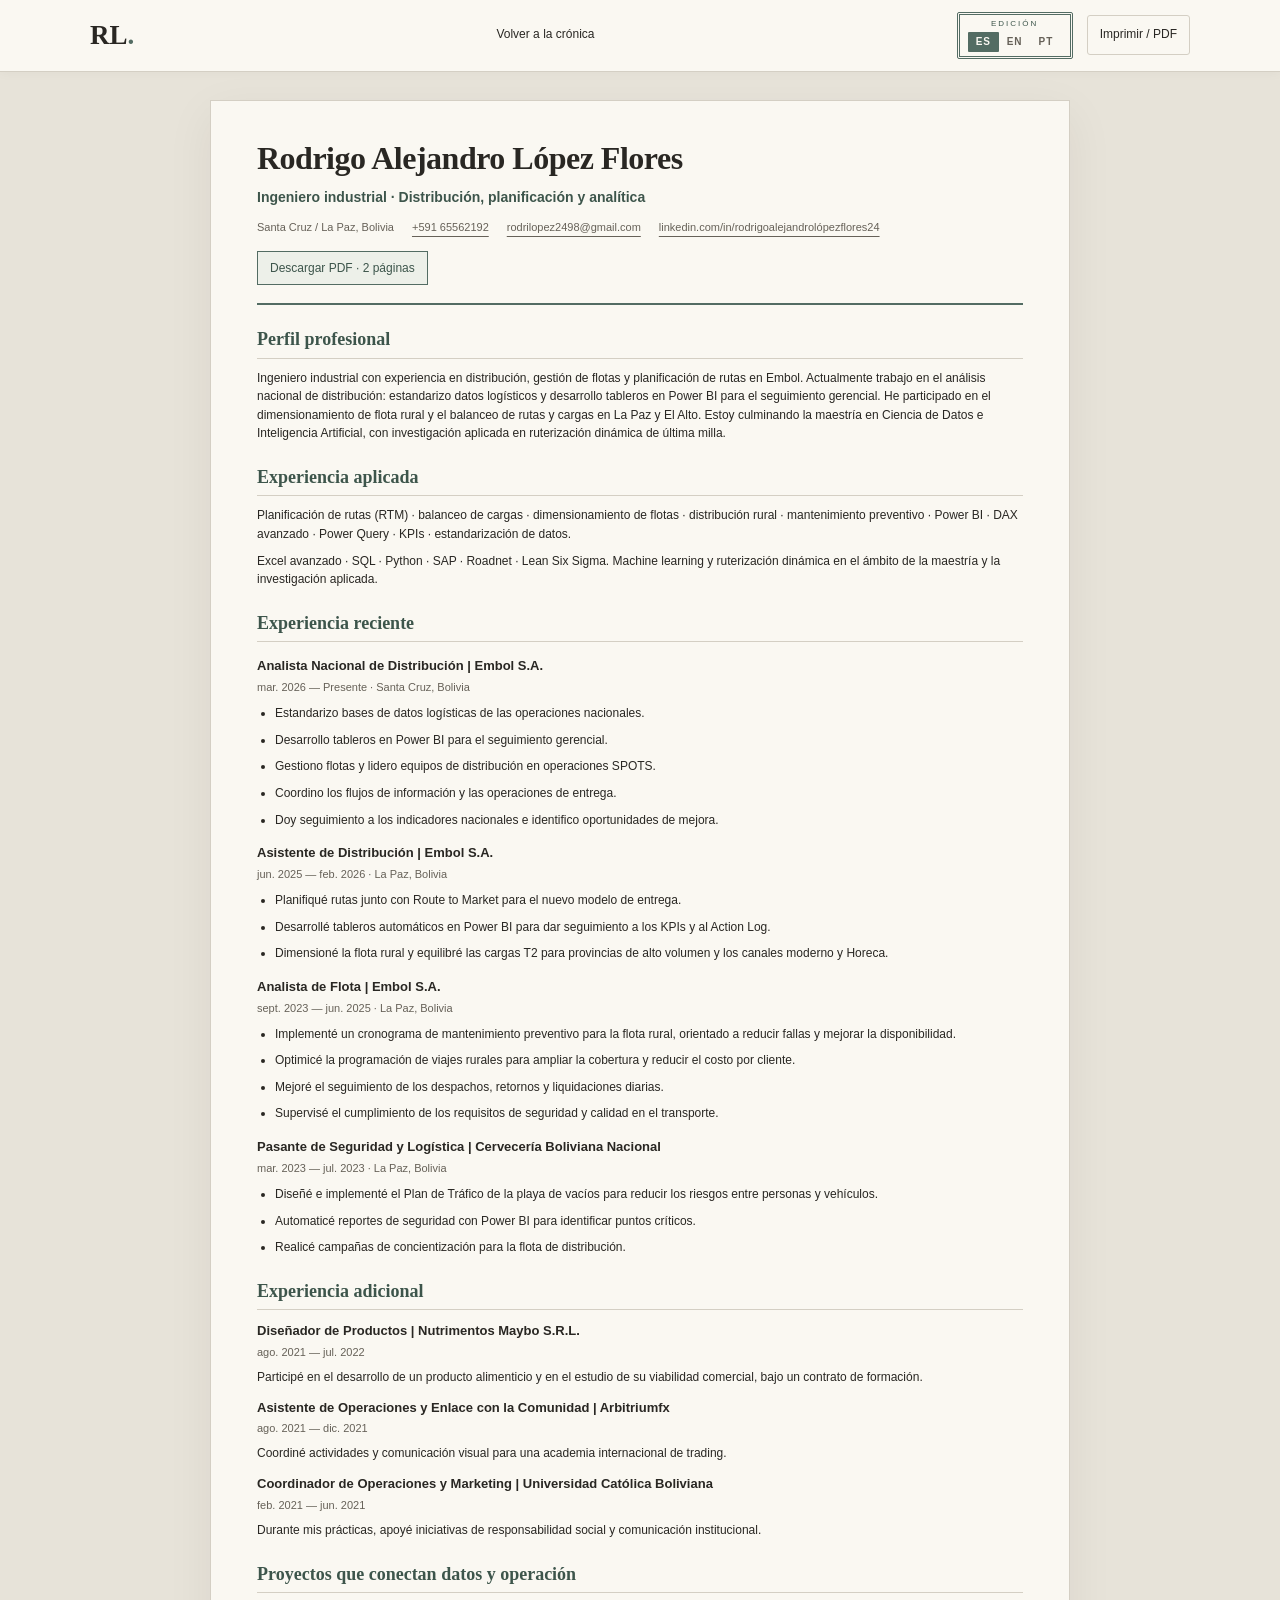
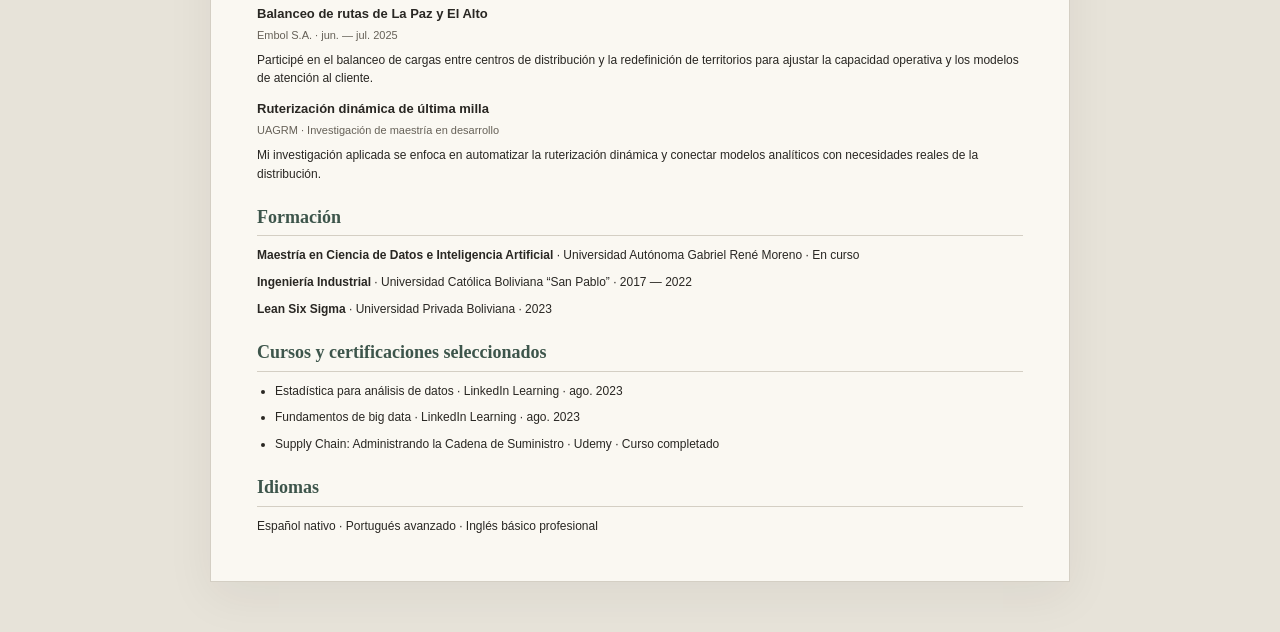
==== cv.html @ 69ed643f "Strengthen logistics CV with LinkedIn projects and application PDFs" ====
<!DOCTYPE html>
<html lang="es">
<head>
<meta charset="UTF-8">
<meta name="viewport" content="width=device-width,initial-scale=1">
<meta name="description" content="Rodrigo Alejandro López Flores: distribución, planificación logística y análisis de datos.">
<title>Rodrigo Alejandro López Flores | CV</title>
<link rel="stylesheet" href="styles.css?v=linkedin-profile-9">
<link rel="stylesheet" href="resume.css?v=linkedin-profile-9">
<script src="content.js?v=linkedin-profile-9" defer></script>
<script src="resume.js?v=linkedin-profile-9" defer></script>
</head>
<body>
<a class="skip-link" href="#resume" data-key="skip">Ir al contenido</a>
<nav aria-label="Navegación principal" id="navigation">
<a class="brand" href="index.html">RL<span>.</span></a>
<a href="index.html" data-key="back">Volver a la crónica</a>
<div class="nav-actions"><button id="language" type="button"><span id="language-name" class="seal-caption" aria-hidden="true">Edición</span><span class="edition-track" aria-hidden="true"><span data-language="es" class="is-current">ES</span><span data-language="en">EN</span><span data-language="pt">PT</span></span></button><button id="print" type="button" data-key="print">Imprimir / PDF</button></div>
</nav>
<main class="resume-page" id="resume" tabindex="-1">
<header class="resume-header"><h1>Rodrigo Alejandro López Flores</h1><p class="resume-profession" data-key="profession"></p><div class="resume-contact"><span>Santa Cruz / La Paz, Bolivia</span><a href="tel:+59165562192">+591 65562192</a><a href="mailto:rodrilopez2498@gmail.com">rodrilopez2498@gmail.com</a><a href="https://www.linkedin.com/in/rodrigoalejandrol%C3%B3pezflores24" rel="noopener noreferrer">linkedin.com/in/rodrigoalejandrolópezflores24</a></div><a id="download-pdf" class="resume-download" href="cv-es.pdf" download="Rodrigo-Alejandro-Lopez-Flores-ES.pdf" data-key="downloadPdf">Descargar PDF · 2 páginas</a></header>
<section class="resume-section"><h2 data-key="summaryTitle"></h2><p data-key="profileSummary"></p></section>
<section class="resume-section"><h2 data-key="appliedSkills"></h2><p data-key="appliedText"></p><p data-key="technicalText"></p></section>
<section class="resume-section"><h2 data-key="recentExperience"></h2><div id="resume-roles"></div></section>
<section class="resume-section"><h2 data-key="earlierExperience"></h2><div id="earlier-roles"></div></section>
<section class="resume-section"><h2 data-key="projectsTitle"></h2><div id="resume-projects"></div></section>
<section class="resume-section"><h2 data-key="education"></h2><div id="resume-studies"></div></section>
<section class="resume-section"><h2 data-key="certificationsTitle"></h2><ul id="resume-certificates"></ul></section>
<section class="resume-section"><h2 data-key="languageTitle"></h2><p data-key="languages"></p></section>
</main>
<div id="status" class="toast" role="status" aria-live="polite"></div>
</body>
</html>
---- styles.css ----
:root {
  --paper: #faf8f2;
  --ink: #292723;
  --muted: #666158;
  --accent: #536c63;
  --accent-deep: #3d554b;
  --accent-soft: #edf0e9;
  --line: #d4cfc4;
  --wash: #f1eee5;
}
* { box-sizing: border-box; }
html { scroll-behavior: smooth; scroll-padding-top: 115px; }
body {
  margin: 0;
  background: #e7e3d9;
  color: var(--ink);
  font-family: Arial, Helvetica, sans-serif;
  line-height: 1.65;
}
a { color: inherit; text-underline-offset: 5px; }
button { font: inherit; cursor: pointer; color: inherit; }
button, a { -webkit-tap-highlight-color: transparent; }
button:focus-visible, a:focus-visible { outline: 3px solid var(--accent); outline-offset: 5px; }
nav {
  position: sticky;
  top: 0;
  z-index: 10;
  display: flex;
  align-items: center;
  justify-content: space-between;
  gap: 18px;
  padding: 12px max(20px, calc((100vw - 1100px)/2));
  background: var(--paper);
  border-bottom: 1px solid var(--line);
  box-shadow: 0 2px 10px #29272308;
}
.brand { font: bold 27px Georgia, serif; text-decoration: none; }
.brand span { color: var(--accent); }
.nav-links, .nav-actions { display: flex; gap: 22px; align-items: center; }
.nav-links a { font-size: 12px; text-decoration: none; letter-spacing: .4px; }
.nav-links a:hover { color: var(--accent-deep); text-decoration: underline; }
.nav-actions { gap: 14px; }
.nav-actions button { border: 1px solid var(--line); padding: 9px 12px; border-radius: 3px; font-size: 12px; background: transparent; }
/* A compact edition seal; the ink marker moves when the edition changes. */
#language {
  --language-index: 0;
  display: flex;
  flex-direction: column;
  align-items: center;
  justify-content: center;
  gap: 3px;
  min-height: 44px;
  width: 116px;
  padding: 4px 8px;
  background: transparent;
  color: var(--muted);
  border: 3px double var(--accent);
  border-radius: 2px;
  transition: border-color .2s, background .2s;
}
#language:hover { border-color: var(--accent); background: var(--wash); }
#language:active { background: #e9e7de; }
.seal-caption { color: var(--accent-deep); font-size: 8px; font-weight: 500; letter-spacing: 2px; line-height: 1.2; text-transform: uppercase; }
.edition-track { position: relative; display: grid; grid-template-columns: repeat(3, 1fr); width: 94px; }
.edition-track::before {
  content: '';
  position: absolute;
  inset: 0 auto 0 0;
  width: calc(100% / 3);
  background: var(--accent);
  border-radius: 1px;
  transform: translateX(calc(var(--language-index) * 100%));
  transition: transform .22s ease;
}
.edition-track span { position: relative; padding: 3px 0; font-size: 10px; line-height: 1.4; letter-spacing: 1px; font-weight: 600; text-align: center; transition: color .2s; }
.edition-track .is-current { color: var(--paper); }
main {
  max-width: 1100px;
  margin: 28px auto 50px;
  background: var(--paper);
  padding: 32px 56px 42px;
  border: 1px solid var(--line);
  box-shadow: 0 14px 45px #29272310;
}
.edition {
  display: flex;
  justify-content: space-between;
  gap: 12px;
  padding: 10px 0;
  border-top: 2px solid var(--ink);
  border-bottom: 1px solid var(--ink);
  font-size: 10px;
  letter-spacing: 1.2px;
  font-weight: bold;
}
.masthead { text-align: center; padding: 28px 0 20px; }
.eyebrow { font-size: 10px; letter-spacing: 1.7px; text-transform: uppercase; font-weight: bold; color: var(--muted); margin: 22px 0 12px; }
.masthead .eyebrow { margin: 0 0 14px; color: var(--muted); letter-spacing: 2px; }
h1 { font: bold clamp(40px, 6.3vw, 78px)/1.08 Georgia, 'Times New Roman', serif; letter-spacing: -3px; margin: 0; }
.masthead-caption { margin: 15px 0 0; color: var(--accent); font-size: 10px; letter-spacing: 3px; }
h2, h3, h4 { font-family: Georgia, 'Times New Roman', serif; }
h2 { font-size: 32px; line-height: 1.2; margin: 0 0 18px; }
h3 { font-size: 25px; line-height: 1.25; margin: 0 0 12px; }
h4 { font-size: 22px; line-height: 1.3; margin: 0 0 12px; }
.intro-grid { display: grid; grid-template-columns: 2.3fr 1fr; gap: 30px; border-top: 5px double var(--ink); border-bottom: 1px solid var(--ink); padding: 28px 0; }
.intro-grid h2 { font-size: 36px; }
.lead { font: 18px/1.7 Georgia, 'Times New Roman', serif; }
.lead::first-letter { float: left; font: 64px/.9 Georgia, serif; margin: 6px 9px 0 0; color: var(--accent); }
.personal { color: var(--muted); font: 16px/1.75 Georgia, 'Times New Roman', serif; }
.contact { display: flex; flex-wrap: wrap; gap: 16px; align-items: center; margin-top: 24px; font-size: 12px; font-weight: bold; color: var(--ink); }
.contact a { text-decoration-color: var(--accent); }
.contact a:hover, .contact button:hover { color: var(--accent-deep); }
.contact button { border: 0; border-bottom: 1px solid var(--accent); padding: 0; background: transparent; }
.intro-grid aside { border-left: 1px solid var(--line); padding: 0 0 0 26px; font: 15px/1.7 Georgia, serif; }
.intro-grid aside .eyebrow { color: var(--accent-deep); margin-top: 0; font-family: Arial, sans-serif; }
hr { border: 0; border-top: 1px solid var(--line); margin: 20px 0; }
section { margin-top: 42px; scroll-margin-top: 10px; }
.section-heading { display: flex; align-items: baseline; gap: 16px; border-top: 3px solid var(--accent); border-bottom: 1px solid var(--ink); padding: 10px 0; }
.section-heading span { color: var(--accent); font-size: 11px; font-weight: bold; letter-spacing: 1px; }
.section-heading h2 { color: var(--accent-deep); margin: 0; font-size: 30px; }
.section-intro { color: var(--muted); font: italic 15px/1.6 Georgia, serif; margin: 14px 0; }
.filters, .skill-buttons { display: flex; flex-wrap: wrap; gap: 8px; margin: 20px 0; }
.filters button, .skill-buttons button { background: transparent; border: 1px solid var(--line); border-radius: 2px; padding: 8px 14px; font-size: 12px; min-height: 38px; }
.filters button:hover, .skill-buttons button:hover { border-color: var(--accent); }
.filters button[aria-pressed=true], .skill-buttons button[aria-pressed=true] { color: var(--paper); background: var(--accent); border-color: var(--accent); }
.role { display: grid; grid-template-columns: 175px 1fr; gap: 26px; border-bottom: 1px solid var(--line); padding: 26px 0; }
.role:last-child { border-bottom: 0; }
.role-current .role-body { border-left-color: var(--accent); }
.role-current h4, .role-current .role-meta strong { color: var(--accent-deep); }
.role-meta { font-size: 11px; color: var(--muted); padding-top: 4px; }
.role-meta strong { display: block; color: var(--ink); font-size: 13px; }
.role-meta>span { display: block; margin: 8px 0; }
.role-body { padding-left: 24px; border-left: 1px solid var(--line); }
.role-summary { margin: 0 0 14px; font: 16px/1.65 Georgia, serif; }
.responsibilities { margin: 0; padding-left: 17px; font-size: 13px; line-height: 1.75; color: #514d45; }
.responsibilities li { padding-left: 3px; margin: 0 0 8px; }
.responsibilities li::marker { color: var(--muted); font-size: 10px; }
.skill-detail { background: var(--accent-soft); border-top: 2px solid var(--accent); padding: 24px; min-height: 150px; }
.skill-detail h3 { color: var(--accent-deep); font-size: 24px; }
.skill-detail p { margin: 0; color: var(--muted); font: 16px/1.7 Georgia, serif; }
.studies { display: grid; grid-template-columns: repeat(3, 1fr); gap: 25px; margin-top: 24px; }
.study { border-left: 1px solid var(--line); padding-left: 20px; }
.study:first-child { border-left: 0; padding-left: 0; }
.study h3 { font-size: 21px; }
.study p { font: 14px/1.65 Georgia, serif; color: var(--muted); }
.study .eyebrow { margin-top: 0; font: bold 10px/1.5 Arial, sans-serif; color: var(--accent-deep); }
.study small { color: var(--muted); font-size: 12px; }
footer { border-top: 5px double var(--ink); margin-top: 42px; padding-top: 22px; text-align: center; }
footer>p:first-child { font: italic 26px Georgia, serif; }
footer a { font-size: 13px; color: var(--accent-deep); }
.copyright { color: var(--muted); font-size: 10px; letter-spacing: .5px; margin-top: 26px; }
.toast { position: fixed; bottom: 20px; left: 50%; transform: translateX(-50%); max-width: 90%; background: var(--ink); color: white; border-radius: 3px; padding: 10px 18px; font-size: 14px; z-index: 20; }
.toast:empty { display: none; }
.sr-only, .skip-link:not(:focus) { position: absolute; width: 1px; height: 1px; padding: 0; margin: -1px; overflow: hidden; clip: rect(0,0,0,0); white-space: nowrap; border: 0; }
.skip-link:focus { position: fixed; top: 10px; left: 10px; z-index: 30; padding: 10px; background: white; }
.print-email { display: none; }
[hidden] { display: none !important; }
/* The chronology is both an editorial index and a route through the chapters. */
.timeline { display: grid; grid-template-columns: repeat(4, 1fr); list-style: none; margin: 30px 0 26px; padding: 0; }
.milestone { position: relative; border-top: 1px solid var(--accent); }
.milestone::before { content: ''; position: absolute; top: -5px; left: 0; width: 9px; height: 9px; background: var(--paper); border: 2px solid var(--accent); border-radius: 50%; }
.milestone:last-child::before { background: var(--accent); }
.milestone a { display: flex; flex-direction: column; align-items: flex-start; gap: 8px; padding: 18px 15px 12px 0; text-decoration: none; }
.milestone-date { font-size: 10px; font-weight: 600; color: var(--accent-deep); letter-spacing: .3px; }
.milestone strong { font: bold 18px/1.25 Georgia, serif; }
.milestone-focus { font-size: 10px; color: var(--muted); line-height: 1.6; }
.milestone a:hover strong { color: var(--accent-deep); text-decoration: underline; text-underline-offset: 4px; }
.chapter { border-left: 1px solid var(--accent); margin-left: 16px; padding: 18px 0 30px 30px; scroll-margin-top: 120px; }
.chapter:focus-visible { outline: 2px solid var(--accent); outline-offset: 8px; }
.chapter-heading { display: flex; align-items: center; gap: 16px; }
.chapter-number { flex: 0 0 32px; width: 32px; height: 32px; margin-left: -47px; border: 1px solid var(--accent); border-radius: 50%; display: grid; place-items: center; background: var(--paper); color: var(--accent-deep); font: 14px Georgia, serif; }
.chapter-heading .eyebrow { margin: 0 0 6px; color: var(--accent); font-size: 9px; letter-spacing: 1px; }
.chapter-heading h3 { margin: 0; font-size: 29px; }
.chapter-current .chapter-number { background: var(--accent); color: var(--paper); }
.chapter-current .chapter-heading h3 { color: var(--accent-deep); }
.chapter-narrative { max-width: 760px; font: 17px/1.75 Georgia, serif; color: var(--muted); margin: 20px 0 8px; }
.chapter .role { grid-template-columns: 150px 1fr; }
.chapter .role:last-child { border-bottom: 1px solid var(--line); }
.next-chapter { margin-top: 36px; border-top: 1px solid var(--accent); padding-top: 18px; display: grid; grid-template-columns: 1fr 1fr; gap: 6px 32px; }
.next-chapter .eyebrow { grid-column: 1/-1; margin: 0 0 6px; color: var(--accent); }
.next-chapter h2 { font: italic 27px/1.35 Georgia, serif; color: var(--accent-deep); }
.next-chapter>p:last-child { margin: 0; font: 16px/1.75 Georgia, serif; color: var(--muted); }
@media (min-width: 950px) {
  .responsibilities { column-count: 2; column-gap: 30px; column-rule: 1px solid var(--line); }
  .responsibilities li { break-inside: avoid; }
}
@media (max-width: 760px) {
  nav { flex-wrap: wrap; gap: 12px; padding: 12px 16px; }
  .nav-actions { gap: 10px; }
  .nav-actions button { padding: 8px; font-size: 11px; }
  .nav-links { order: 3; width: 100%; justify-content: center; gap: 25px; }
  main { margin: 16px 12px 24px; padding: 24px 22px; }
  .edition { font-size: 8px; letter-spacing: .4px; flex-wrap: wrap; }
  .edition span:last-child { display: none; }
  .masthead { padding: 24px 0; }
  .masthead .eyebrow { font-size: 9px; letter-spacing: 1px; }
  h1 { letter-spacing: -1.5px; }
  .intro-grid { grid-template-columns: 1fr; gap: 24px; }
  .intro-grid h2 { font-size: 30px; }
  .intro-grid aside { border-left: 0; border-top: 1px solid var(--line); padding: 22px 0 0; }
  .role, .chapter .role { grid-template-columns: 1fr; gap: 14px; padding: 24px 0; }
  .role-meta { border-left: 2px solid var(--accent); padding: 0 0 0 12px; }
  .role-body { border-left: 0; padding-left: 0; }
  .studies { grid-template-columns: 1fr; }
  .study, .study:first-child { border-left: 1px solid var(--line); padding-left: 18px; }
  h3 { font-size: 24px; }
  .section-heading h2 { font-size: 27px; }
}
@media (max-width: 760px) {
  .timeline { grid-template-columns: 1fr; margin: 25px 0; padding-left: 5px; }
  .milestone { border-top: 0; border-left: 1px solid var(--accent); }
  .milestone::before { top: 17px; left: -5px; }
  .milestone a { padding: 12px 0 17px 18px; gap: 4px; }
  .milestone strong { font-size: 18px; }
  .chapter { padding-left: 20px; margin-left: 12px; }
  .chapter-number { margin-left: -33px; width: 24px; height: 24px; flex-basis: 24px; font-size: 11px; }
  .chapter-heading { gap: 10px; }
  .chapter-heading h3 { font-size: 25px; }
  .chapter-heading .eyebrow { font-size: 8px; }
  .chapter-narrative { font-size: 16px; }
  .chapter .role-meta { border-left: 0; padding-left: 0; }
  .next-chapter { grid-template-columns: 1fr; gap: 10px; }
  h4 { font-size: 21px; }
}
@media (max-width: 360px) {
  nav { padding: 10px; }
  .nav-actions { gap: 7px; }
  main { padding: 22px 18px; margin-inline: 8px; }
}
@media (prefers-reduced-motion: reduce) { html { scroll-behavior: auto; } #language, .edition-track::before, .edition-track span { transition: none; } }
@media screen { .skill-print { display: none; } }
@media print {
  @page { margin: 15mm; }
  body { background: white; font-size: 10pt; color: #111; }
  nav, #language, .skip-link, .filters, .skill-buttons, .contact, #status, .section-intro, #skill-detail { display: none; }
  main { margin: 0; padding: 0; box-shadow: none; max-width: none; border: 0; background: white; }
  .masthead { padding: 18px 0; }
  h1 { font-size: 36pt; letter-spacing: -1.5px; }
  .edition { font-size: 7pt; }
  h2, .section-heading h2 { font-size: 19pt; }
  h3 { font-size: 15pt; }
  h4 { font-size: 14pt; }
  .intro-grid { grid-template-columns: 2fr 1fr; gap: 22px; padding-block: 18px; }
  .intro-grid h2 { font-size: 22pt; }
  .lead, .personal { font-size: 10pt; }
  .lead::first-letter { font-size: 36pt; }
  .intro-grid aside { font-size: 9pt; border-left: 1px solid var(--line); border-top: 0; padding: 0 0 0 16px; }
  .print-email { display: block; overflow-wrap: anywhere; }
  .role, .chapter .role { grid-template-columns: 115px 1fr; gap: 16px; padding: 16px 0; break-inside: avoid; }
  .role-meta { font-size: 8pt; border-left: 0; padding-left: 0; }
  .role-meta strong { font-size: 9pt; }
  .role-body { padding-left: 16px; border-left: 1px solid var(--line); }
  .role-summary, .responsibilities { font-size: 9pt; }
  .responsibilities { column-count: 1; }
  .studies { grid-template-columns: repeat(3,1fr); }
  .study { break-inside: avoid; }
  .study h3 { font-size: 13pt; }
  section { margin-top: 24px; }
  footer { margin-top: 24px; }
  footer>p:first-child { font-size: 16pt; }
  a { text-decoration: none; }
  .skill-print { display: block; font-size: 9pt; margin: 5px 0; }
  .timeline { grid-template-columns: repeat(4,1fr); padding-left: 0; gap: 8px; }
  .milestone { border-left: 0; border-top: 1px solid var(--accent); }
  .milestone::before { top: -4px; left: 0; width: 7px; height: 7px; }
  .milestone a { padding: 12px 4px 4px 0; }
  .milestone strong { font-size: 10pt; }
  .milestone-date { font-size: 7pt; }
  .milestone-focus { font-size: 7pt; }
  .chapter { margin-left: 12px; padding: 14px 0 14px 20px; scroll-margin: 0; }
  .chapter-heading { break-after: avoid; }
  .chapter-heading h3 { font-size: 18pt; }
  .chapter-heading .eyebrow { font-size: 7pt; }
  .chapter-number { width: 24px; height: 24px; flex-basis: 24px; margin-left: -33px; font-size: 9pt; }
  .chapter-narrative { font-size: 10pt; break-after: avoid; }
  .next-chapter { grid-template-columns: 1fr 1fr; break-inside: avoid; }
  .next-chapter h2 { font-size: 16pt; }
  .next-chapter>p:last-child { font-size: 10pt; }

}
/* Concrete contributions and projects accompany the career narrative. */
.contact .application-link{border:1px solid var(--accent);padding:5px 10px;text-decoration:none;background:var(--accent-soft)}
.contribution-box{margin-top:30px;padding:20px 0;border-bottom:1px solid var(--line)}
.contribution-box>h2{font-size:25px;color:var(--accent-deep);margin-bottom:7px}
.contributions{display:grid;grid-template-columns:repeat(3,1fr);gap:24px;margin-top:20px}
.contribution{border-left:1px solid var(--line);padding-left:18px}
.contribution:first-child{border-left:0;padding-left:0}
.contribution-number{font-size:10px;letter-spacing:1px;color:var(--accent)}
.contribution h3{font-size:20px;margin:8px 0}
.contribution p{font:14px/1.7 Georgia,serif;color:var(--muted);margin:0}
.project-cards{display:grid;grid-template-columns:1fr 1fr;gap:28px;margin-top:24px}
.project-card{border-left:2px solid var(--accent);padding-left:20px}
.project-card .eyebrow{font-size:9px;margin-top:0;color:var(--accent-deep)}
.project-card h3{font-size:23px}
.project-card>p:not(.eyebrow){font:16px/1.7 Georgia,serif;color:var(--muted)}
.project-card small{font-size:10px;color:var(--accent)}
.certifications{border-top:1px solid var(--line);margin-top:26px;padding-top:20px}
.certifications h3{font-size:23px;color:var(--accent-deep)}
.certifications ul{list-style:none;display:grid;grid-template-columns:repeat(3,1fr);gap:20px;padding:0}
.certifications li{border-left:1px solid var(--line);padding-left:15px;font-size:13px}
.certifications span{display:block;font-size:11px;color:var(--muted);margin-top:6px}
@media(max-width:760px){.contributions,.project-cards,.certifications ul{grid-template-columns:1fr}.contribution,.contribution:first-child{border-left:1px solid var(--line);padding-left:15px}}
@media print{.contribution-box{display:none}.project-cards{grid-template-columns:1fr 1fr}.project-card{break-inside:avoid}.project-card h3{font-size:14pt}.project-card>p:not(.eyebrow){font-size:9pt}.certifications{break-inside:avoid}.certifications h3{font-size:14pt}.certifications ul{grid-template-columns:repeat(3,1fr)}.certifications li{font-size:9pt}.certifications span{font-size:8pt}}
---- resume.css ----
nav>a:not(.brand){font-size:12px;text-decoration:none}
.resume-page{max-width:860px;padding:38px 46px;line-height:1.55}
.resume-header{border-bottom:2px solid var(--accent);padding-bottom:18px}
.resume-header h1{font:bold 32px/1.2 Georgia,serif;letter-spacing:-.5px;text-align:left;margin:0 0 10px}
.resume-profession{color:var(--accent-deep);font-size:14px;font-weight:600;margin:0 0 10px}
.resume-contact{display:flex;flex-wrap:wrap;gap:6px 18px;font-size:11px;color:var(--muted)}
.resume-contact a{overflow-wrap:anywhere}
.resume-section{margin-top:23px;scroll-margin:0}
.resume-section h2{font:bold 18px/1.3 Georgia,serif;color:var(--accent-deep);border-bottom:1px solid var(--line);padding-bottom:6px;margin-bottom:10px}
.resume-section p,.resume-section li{font-size:12px;margin-top:0;margin-bottom:8px}
.resume-section ul{padding-left:18px;margin:8px 0 0}
.resume-role{margin:15px 0;break-inside:avoid}
.resume-role h3,.resume-earlier h3{font:600 13px/1.45 Arial,sans-serif;margin:0 0 3px}
.resume-section .resume-date{font-size:11px;color:var(--muted);margin:0 0 7px}
.resume-earlier{margin:12px 0;break-inside:avoid}
@media(max-width:760px){nav>a:not(.brand){order:3;width:100%;text-align:center}.resume-page{padding:25px 22px}.resume-header h1{font-size:29px}.resume-contact{display:block}.resume-contact>*{display:block;margin:5px 0}}
@media print{@page{size:A4;margin:13mm 15mm}.resume-page{max-width:none;border:0;box-shadow:none;margin:0;padding:0;line-height:1.4}.resume-header{padding-bottom:12px}.resume-header h1{font-size:22pt}.resume-profession{font-size:10pt}.resume-contact{display:flex;font-size:8pt;gap:3px 12px}.resume-contact>*{margin:0}.resume-section{margin-top:13px}.resume-section h2{font-size:12pt;margin-bottom:7px;break-after:avoid}.resume-section p,.resume-section li{font-size:9pt;margin-bottom:5px}.resume-role h3,.resume-earlier h3{font-size:10pt}.resume-section .resume-date{font-size:8pt}.resume-role{margin:10px 0}.resume-earlier{margin:8px 0}}

.resume-download{display:inline-block;font-size:12px;color:var(--accent-deep);border:1px solid var(--accent);padding:7px 12px;margin-top:15px;text-decoration:none;background:var(--accent-soft)}
@media print{.resume-download{display:none}}
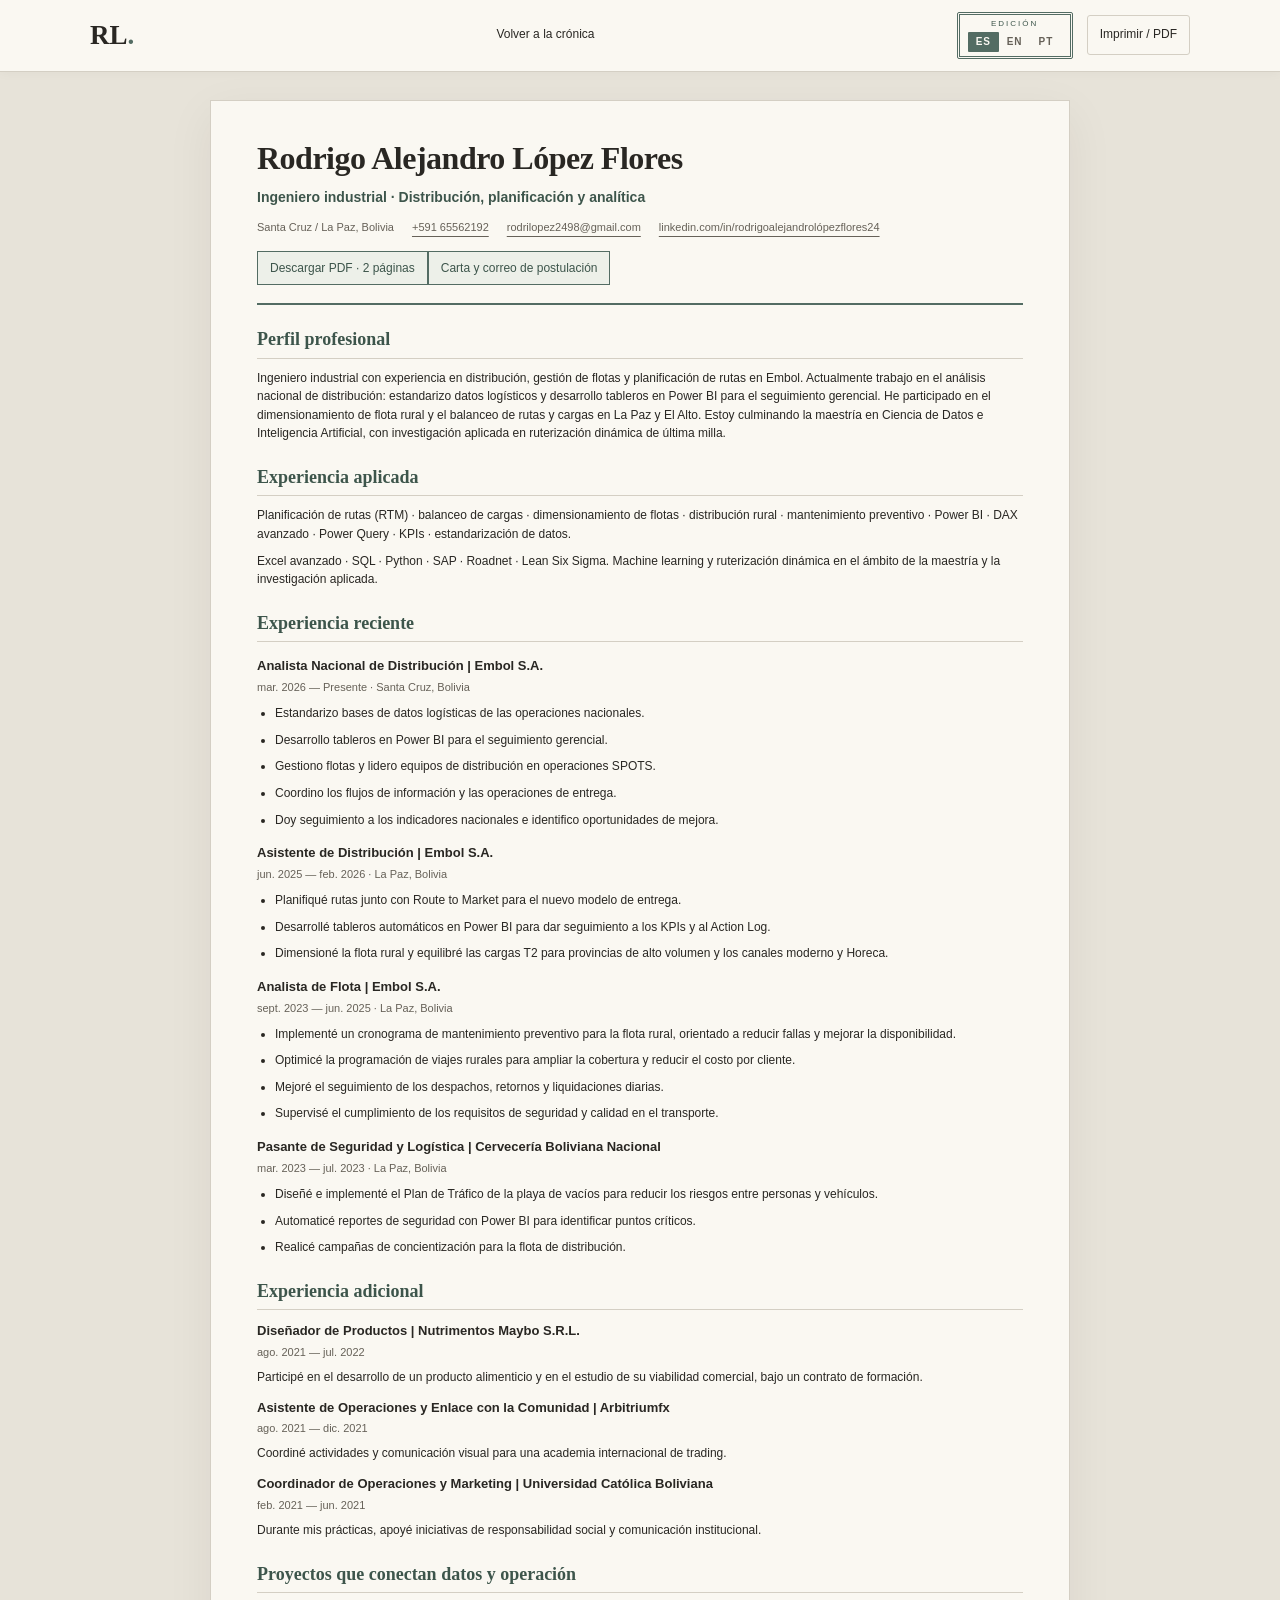
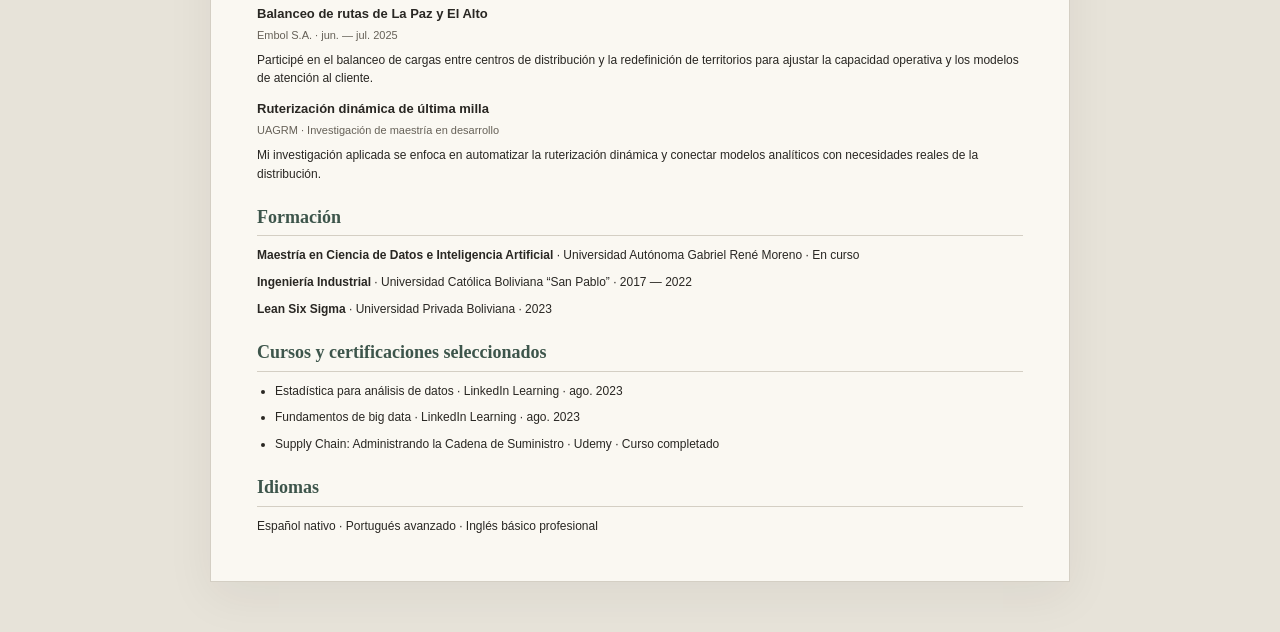
==== commit 552c13b7: "Add multilingual cover letters and reusable application emails" ====
--- a/cv.html
+++ b/cv.html
@@ -5,10 +5,10 @@
 <meta name="viewport" content="width=device-width,initial-scale=1">
 <meta name="description" content="Rodrigo Alejandro López Flores: distribución, planificación logística y análisis de datos.">
 <title>Rodrigo Alejandro López Flores | CV</title>
-<link rel="stylesheet" href="styles.css?v=linkedin-profile-9">
-<link rel="stylesheet" href="resume.css?v=linkedin-profile-9">
-<script src="content.js?v=linkedin-profile-9" defer></script>
-<script src="resume.js?v=linkedin-profile-9" defer></script>
+<link rel="stylesheet" href="styles.css?v=application-kit-10">
+<link rel="stylesheet" href="resume.css?v=application-kit-10">
+<script src="content.js?v=application-kit-10" defer></script>
+<script src="resume.js?v=application-kit-10" defer></script>
 </head>
 <body>
 <a class="skip-link" href="#resume" data-key="skip">Ir al contenido</a>
@@ -18,7 +18,7 @@
 <div class="nav-actions"><button id="language" type="button"><span id="language-name" class="seal-caption" aria-hidden="true">Edición</span><span class="edition-track" aria-hidden="true"><span data-language="es" class="is-current">ES</span><span data-language="en">EN</span><span data-language="pt">PT</span></span></button><button id="print" type="button" data-key="print">Imprimir / PDF</button></div>
 </nav>
 <main class="resume-page" id="resume" tabindex="-1">
-<header class="resume-header"><h1>Rodrigo Alejandro López Flores</h1><p class="resume-profession" data-key="profession"></p><div class="resume-contact"><span>Santa Cruz / La Paz, Bolivia</span><a href="tel:+59165562192">+591 65562192</a><a href="mailto:rodrilopez2498@gmail.com">rodrilopez2498@gmail.com</a><a href="https://www.linkedin.com/in/rodrigoalejandrol%C3%B3pezflores24" rel="noopener noreferrer">linkedin.com/in/rodrigoalejandrolópezflores24</a></div><a id="download-pdf" class="resume-download" href="cv-es.pdf" download="Rodrigo-Alejandro-Lopez-Flores-ES.pdf" data-key="downloadPdf">Descargar PDF · 2 páginas</a></header>
+<header class="resume-header"><h1>Rodrigo Alejandro López Flores</h1><p class="resume-profession" data-key="profession"></p><div class="resume-contact"><span>Santa Cruz / La Paz, Bolivia</span><a href="tel:+59165562192">+591 65562192</a><a href="mailto:rodrilopez2498@gmail.com">rodrilopez2498@gmail.com</a><a href="https://www.linkedin.com/in/rodrigoalejandrol%C3%B3pezflores24" rel="noopener noreferrer">linkedin.com/in/rodrigoalejandrolópezflores24</a></div><a id="download-pdf" class="resume-download" href="cv-es.pdf" download="Rodrigo-Alejandro-Lopez-Flores-ES.pdf" data-key="downloadPdf">Descargar PDF · 2 páginas</a><a class="resume-download" href="postulacion.html" data-key="applicationKit">Carta y correo de postulación</a></header>
 <section class="resume-section"><h2 data-key="summaryTitle"></h2><p data-key="profileSummary"></p></section>
 <section class="resume-section"><h2 data-key="appliedSkills"></h2><p data-key="appliedText"></p><p data-key="technicalText"></p></section>
 <section class="resume-section"><h2 data-key="recentExperience"></h2><div id="resume-roles"></div></section>
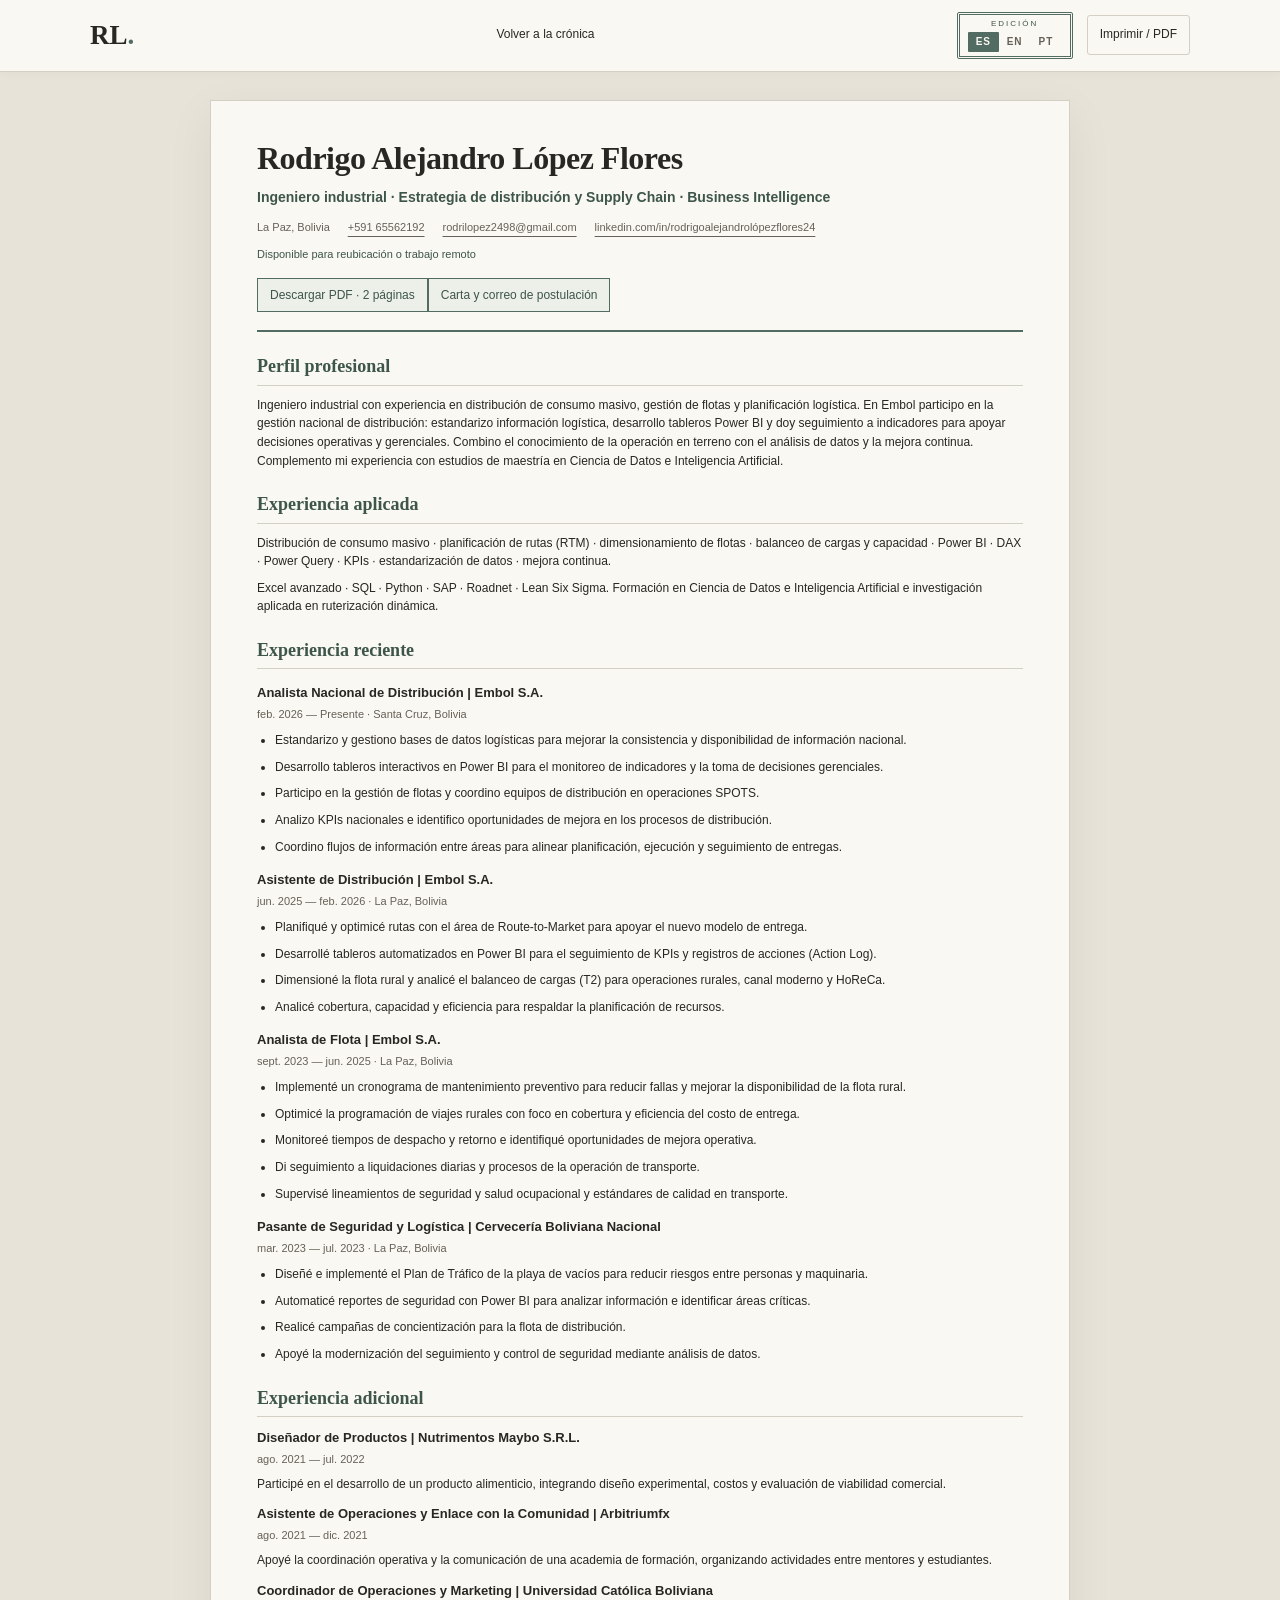
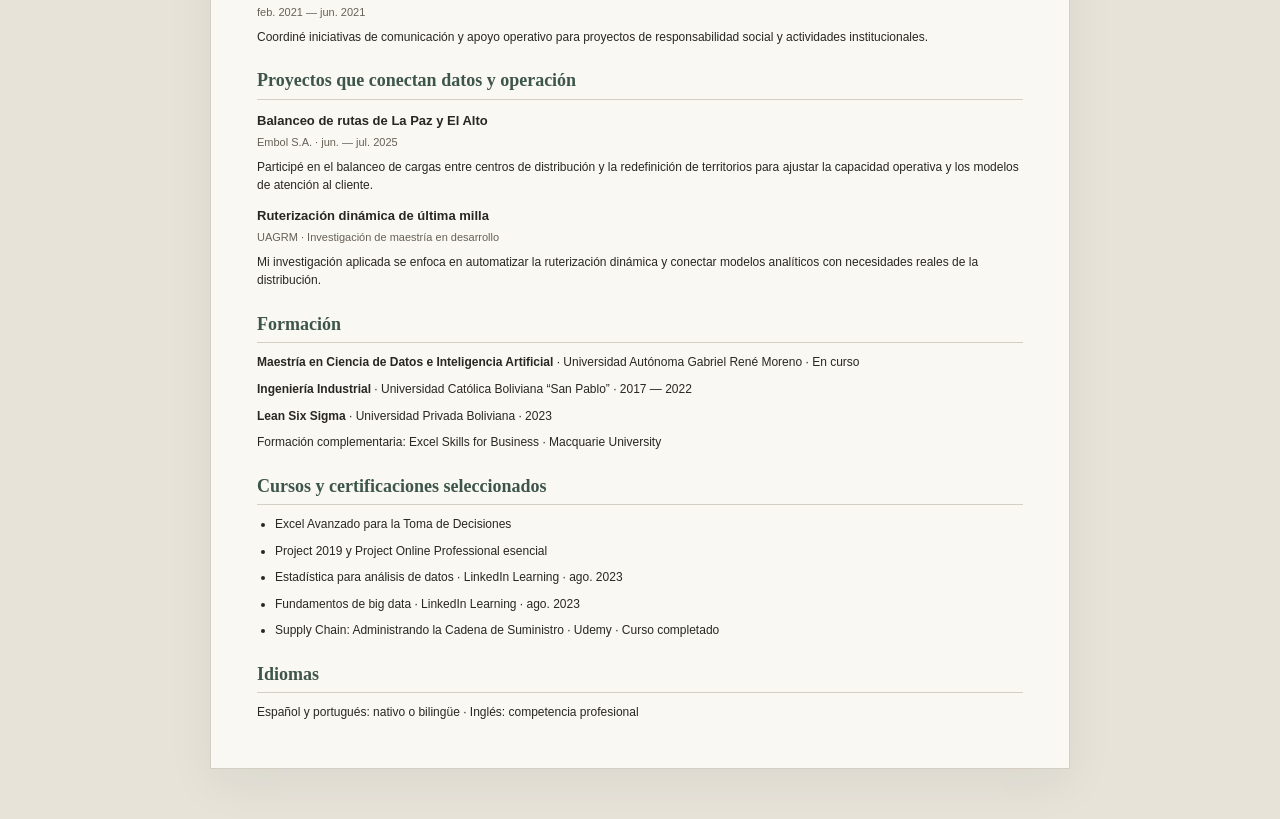
==== commit 182c72dc: "Align CV and application documents with updated LinkedIn PDF" ====
--- a/cv.html
+++ b/cv.html
@@ -5,10 +5,10 @@
 <meta name="viewport" content="width=device-width,initial-scale=1">
 <meta name="description" content="Rodrigo Alejandro López Flores: distribución, planificación logística y análisis de datos.">
 <title>Rodrigo Alejandro López Flores | CV</title>
-<link rel="stylesheet" href="styles.css?v=application-kit-10">
-<link rel="stylesheet" href="resume.css?v=application-kit-10">
-<script src="content.js?v=application-kit-10" defer></script>
-<script src="resume.js?v=application-kit-10" defer></script>
+<link rel="stylesheet" href="styles.css?v=profile-pdf-11">
+<link rel="stylesheet" href="resume.css?v=profile-pdf-11">
+<script src="content.js?v=profile-pdf-11" defer></script>
+<script src="resume.js?v=profile-pdf-11" defer></script>
 </head>
 <body>
 <a class="skip-link" href="#resume" data-key="skip">Ir al contenido</a>
@@ -18,7 +18,7 @@
 <div class="nav-actions"><button id="language" type="button"><span id="language-name" class="seal-caption" aria-hidden="true">Edición</span><span class="edition-track" aria-hidden="true"><span data-language="es" class="is-current">ES</span><span data-language="en">EN</span><span data-language="pt">PT</span></span></button><button id="print" type="button" data-key="print">Imprimir / PDF</button></div>
 </nav>
 <main class="resume-page" id="resume" tabindex="-1">
-<header class="resume-header"><h1>Rodrigo Alejandro López Flores</h1><p class="resume-profession" data-key="profession"></p><div class="resume-contact"><span>Santa Cruz / La Paz, Bolivia</span><a href="tel:+59165562192">+591 65562192</a><a href="mailto:rodrilopez2498@gmail.com">rodrilopez2498@gmail.com</a><a href="https://www.linkedin.com/in/rodrigoalejandrol%C3%B3pezflores24" rel="noopener noreferrer">linkedin.com/in/rodrigoalejandrolópezflores24</a></div><a id="download-pdf" class="resume-download" href="cv-es.pdf" download="Rodrigo-Alejandro-Lopez-Flores-ES.pdf" data-key="downloadPdf">Descargar PDF · 2 páginas</a><a class="resume-download" href="postulacion.html" data-key="applicationKit">Carta y correo de postulación</a></header>
+<header class="resume-header"><h1>Rodrigo Alejandro López Flores</h1><p class="resume-profession" data-key="profession"></p><div class="resume-contact"><span data-key="residence">La Paz, Bolivia</span><a href="tel:+59165562192">+591 65562192</a><a href="mailto:rodrilopez2498@gmail.com">rodrilopez2498@gmail.com</a><a href="https://www.linkedin.com/in/rodrigoalejandrol%C3%B3pezflores24" rel="noopener noreferrer">linkedin.com/in/rodrigoalejandrolópezflores24</a></div><p class="resume-availability" data-key="availability"></p><a id="download-pdf" class="resume-download" href="cv-es.pdf" download="Rodrigo-Alejandro-Lopez-Flores-ES.pdf" data-key="downloadPdf">Descargar PDF · 2 páginas</a><a class="resume-download" href="postulacion.html" data-key="applicationKit">Carta y correo de postulación</a></header>
 <section class="resume-section"><h2 data-key="summaryTitle"></h2><p data-key="profileSummary"></p></section>
 <section class="resume-section"><h2 data-key="appliedSkills"></h2><p data-key="appliedText"></p><p data-key="technicalText"></p></section>
 <section class="resume-section"><h2 data-key="recentExperience"></h2><div id="resume-roles"></div></section>
--- a/styles.css
+++ b/styles.css
@@ -301,3 +301,6 @@
 .certifications span{display:block;font-size:11px;color:var(--muted);margin-top:6px}
 @media(max-width:760px){.contributions,.project-cards,.certifications ul{grid-template-columns:1fr}.contribution,.contribution:first-child{border-left:1px solid var(--line);padding-left:15px}}
 @media print{.contribution-box{display:none}.project-cards{grid-template-columns:1fr 1fr}.project-card{break-inside:avoid}.project-card h3{font-size:14pt}.project-card>p:not(.eyebrow){font-size:9pt}.certifications{break-inside:avoid}.certifications h3{font-size:14pt}.certifications ul{grid-template-columns:repeat(3,1fr)}.certifications li{font-size:9pt}.certifications span{font-size:8pt}}
+
+.availability{font:600 12px/1.6 Arial,sans-serif;color:var(--accent-deep)}
+.supplementary-training{font-size:12px;color:var(--muted);margin-top:24px}
--- a/resume.css
+++ b/resume.css
@@ -18,3 +18,6 @@
 
 .resume-download{display:inline-block;font-size:12px;color:var(--accent-deep);border:1px solid var(--accent);padding:7px 12px;margin-top:15px;text-decoration:none;background:var(--accent-soft)}
 @media print{.resume-download{display:none}}
+
+.resume-availability{font-size:11px;color:var(--accent-deep);margin:10px 0 0}
+@media print{.resume-availability{font-size:8pt;margin-top:6px}}
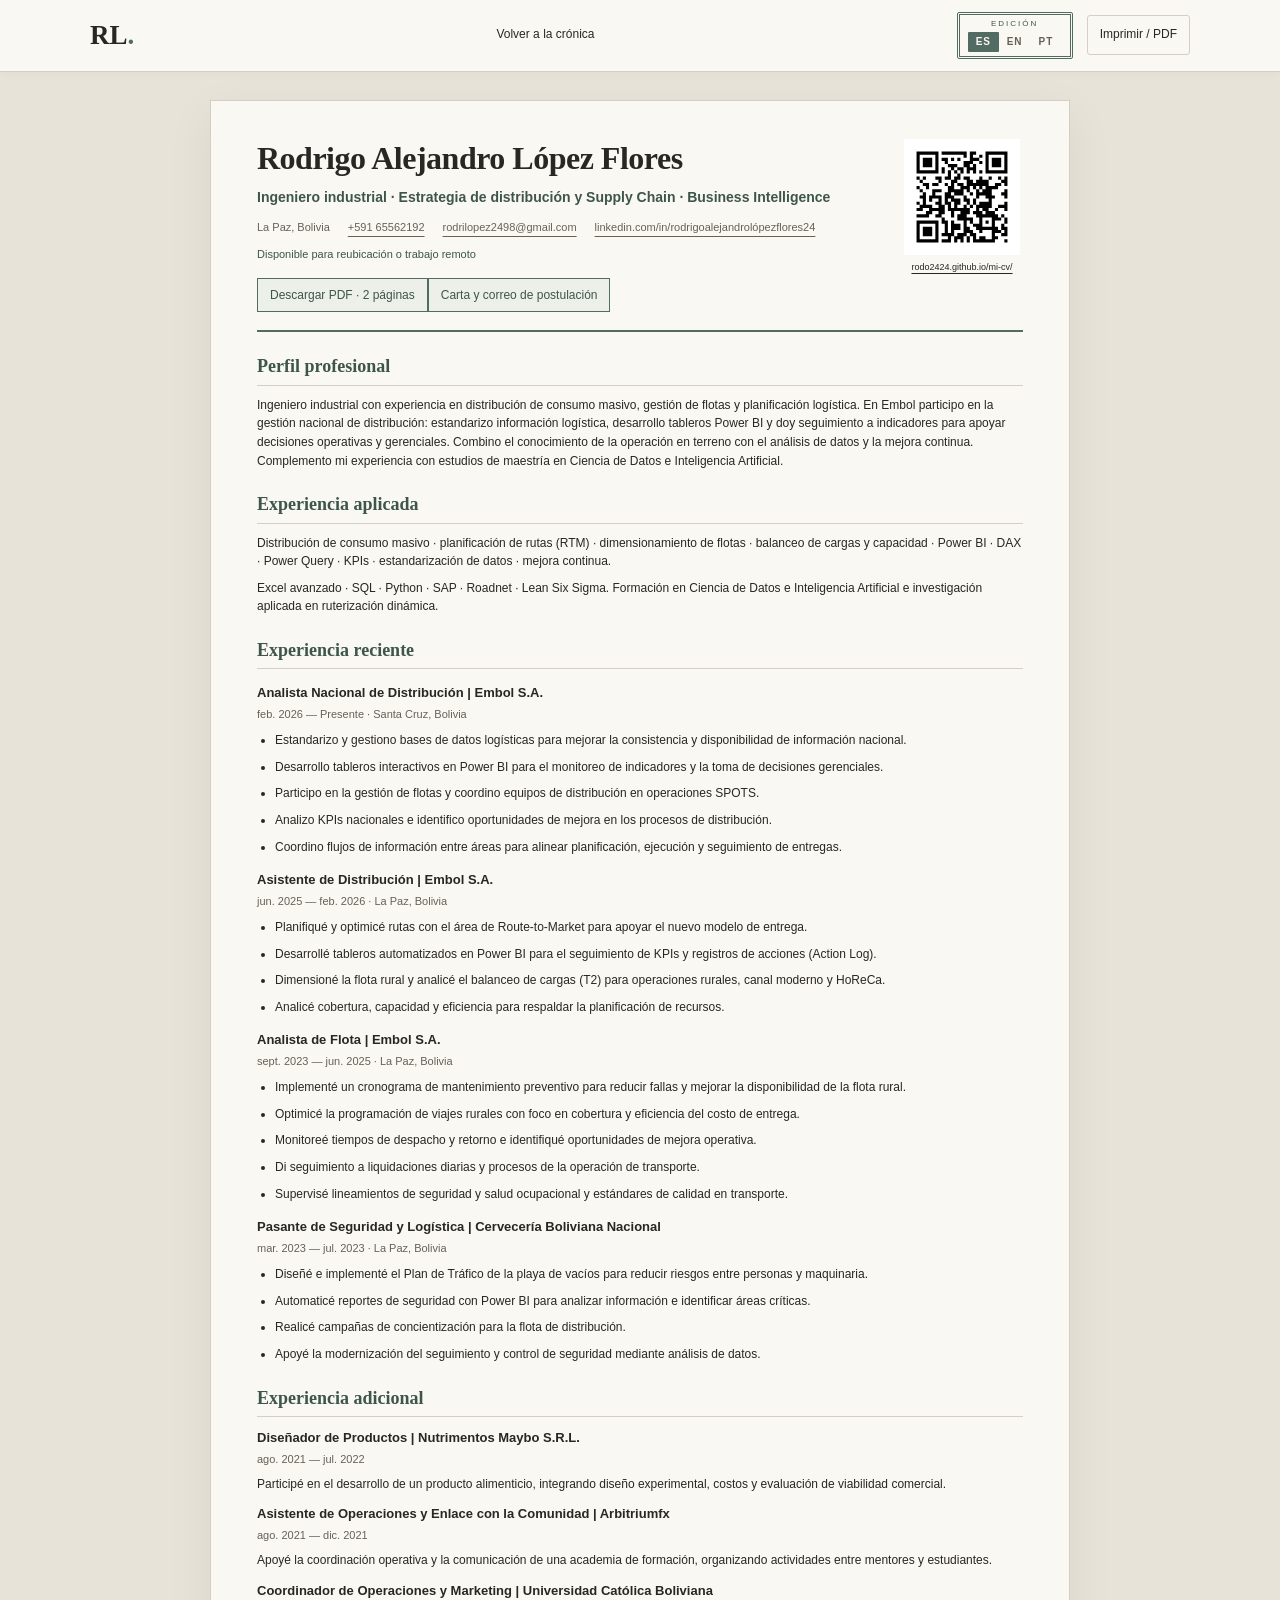
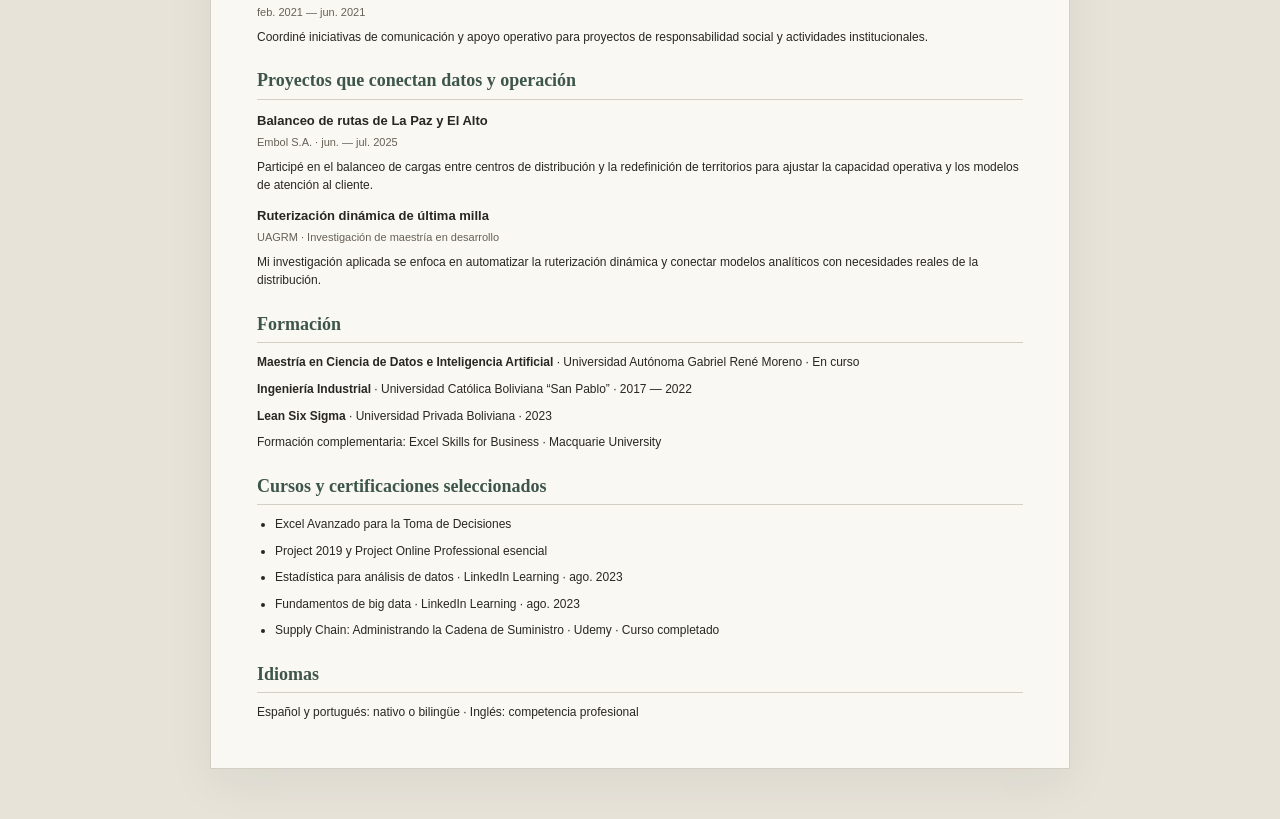
==== commit 678c782d: "Add scannable QR linking printed CVs and letters to website" ====
--- a/cv.html
+++ b/cv.html
@@ -5,10 +5,10 @@
 <meta name="viewport" content="width=device-width,initial-scale=1">
 <meta name="description" content="Rodrigo Alejandro López Flores: distribución, planificación logística y análisis de datos.">
 <title>Rodrigo Alejandro López Flores | CV</title>
-<link rel="stylesheet" href="styles.css?v=profile-pdf-11">
-<link rel="stylesheet" href="resume.css?v=profile-pdf-11">
-<script src="content.js?v=profile-pdf-11" defer></script>
-<script src="resume.js?v=profile-pdf-11" defer></script>
+<link rel="stylesheet" href="styles.css?v=qr-cv-12">
+<link rel="stylesheet" href="resume.css?v=qr-cv-12">
+<script src="content.js?v=qr-cv-12" defer></script>
+<script src="resume.js?v=qr-cv-12" defer></script>
 </head>
 <body>
 <a class="skip-link" href="#resume" data-key="skip">Ir al contenido</a>
@@ -18,7 +18,7 @@
 <div class="nav-actions"><button id="language" type="button"><span id="language-name" class="seal-caption" aria-hidden="true">Edición</span><span class="edition-track" aria-hidden="true"><span data-language="es" class="is-current">ES</span><span data-language="en">EN</span><span data-language="pt">PT</span></span></button><button id="print" type="button" data-key="print">Imprimir / PDF</button></div>
 </nav>
 <main class="resume-page" id="resume" tabindex="-1">
-<header class="resume-header"><h1>Rodrigo Alejandro López Flores</h1><p class="resume-profession" data-key="profession"></p><div class="resume-contact"><span data-key="residence">La Paz, Bolivia</span><a href="tel:+59165562192">+591 65562192</a><a href="mailto:rodrilopez2498@gmail.com">rodrilopez2498@gmail.com</a><a href="https://www.linkedin.com/in/rodrigoalejandrol%C3%B3pezflores24" rel="noopener noreferrer">linkedin.com/in/rodrigoalejandrolópezflores24</a></div><p class="resume-availability" data-key="availability"></p><a id="download-pdf" class="resume-download" href="cv-es.pdf" download="Rodrigo-Alejandro-Lopez-Flores-ES.pdf" data-key="downloadPdf">Descargar PDF · 2 páginas</a><a class="resume-download" href="postulacion.html" data-key="applicationKit">Carta y correo de postulación</a></header>
+<header class="resume-header"><div class="resume-heading"><h1>Rodrigo Alejandro López Flores</h1><p class="resume-profession" data-key="profession"></p><div class="resume-contact"><span data-key="residence">La Paz, Bolivia</span><a href="tel:+59165562192">+591 65562192</a><a href="mailto:rodrilopez2498@gmail.com">rodrilopez2498@gmail.com</a><a href="https://www.linkedin.com/in/rodrigoalejandrol%C3%B3pezflores24" rel="noopener noreferrer">linkedin.com/in/rodrigoalejandrolópezflores24</a></div><p class="resume-availability" data-key="availability"></p><a id="download-pdf" class="resume-download" href="cv-es.pdf" download="Rodrigo-Alejandro-Lopez-Flores-ES.pdf" data-key="downloadPdf">Descargar PDF · 2 páginas</a><a class="resume-download" href="postulacion.html" data-key="applicationKit">Carta y correo de postulación</a></div><a class="qr-panel" href="https://rodo2424.github.io/mi-cv/"><img src="assets/cv-qr.svg" width="116" height="116" alt="QR: https://rodo2424.github.io/mi-cv/"><span class="qr-copy"><strong data-key="qrTitle">Mi CV, también en línea</strong><span data-key="qrHint">Escanea para ver mi trayectoria y proyectos.</span><span class="qr-url">rodo2424.github.io/mi-cv/</span></span></a></header>
 <section class="resume-section"><h2 data-key="summaryTitle"></h2><p data-key="profileSummary"></p></section>
 <section class="resume-section"><h2 data-key="appliedSkills"></h2><p data-key="appliedText"></p><p data-key="technicalText"></p></section>
 <section class="resume-section"><h2 data-key="recentExperience"></h2><div id="resume-roles"></div></section>
@@ -27,6 +27,7 @@
 <section class="resume-section"><h2 data-key="education"></h2><div id="resume-studies"></div></section>
 <section class="resume-section"><h2 data-key="certificationsTitle"></h2><ul id="resume-certificates"></ul></section>
 <section class="resume-section"><h2 data-key="languageTitle"></h2><p data-key="languages"></p></section>
+
 </main>
 <div id="status" class="toast" role="status" aria-live="polite"></div>
 </body>
--- a/styles.css
+++ b/styles.css
@@ -304,3 +304,14 @@
 
 .availability{font:600 12px/1.6 Arial,sans-serif;color:var(--accent-deep)}
 .supplementary-training{font-size:12px;color:var(--muted);margin-top:24px}
+
+/* Local vector QR stays sharp when printed; its quiet zone is part of the image. */
+.qr-panel{display:flex;align-items:center;gap:18px;width:fit-content;max-width:100%;margin-top:26px;padding:12px 0;border-top:1px solid var(--line);text-decoration:none;break-inside:avoid}
+.qr-panel img{display:block;width:116px;height:116px;flex:0 0 116px}
+.qr-copy{display:flex;flex-direction:column;gap:6px;font:12px/1.55 Arial,sans-serif;min-width:0}
+.qr-copy strong{font:600 15px/1.35 Georgia,serif;color:var(--accent-deep)}
+.qr-copy>span{color:var(--muted)}
+.qr-copy .qr-url{font-size:11px;color:var(--ink);text-decoration:underline;text-underline-offset:3px;overflow-wrap:anywhere}
+.qr-panel:hover .qr-url{color:var(--accent-deep)}
+@media(max-width:360px){.qr-panel{gap:10px}.qr-panel img{width:100px;height:100px;flex-basis:100px}.qr-copy{font-size:11px}}
+@media print{.qr-panel{margin-top:16px;padding:10px 0;gap:14px;break-inside:avoid}.qr-panel img{width:28mm;height:28mm;flex-basis:28mm}.qr-copy{font-size:9pt}.qr-copy strong{font-size:11pt}.qr-copy .qr-url{font-size:8pt}}
--- a/resume.css
+++ b/resume.css
@@ -21,3 +21,10 @@
 
 .resume-availability{font-size:11px;color:var(--accent-deep);margin:10px 0 0}
 @media print{.resume-availability{font-size:8pt;margin-top:6px}}
+
+.resume-header{display:grid;grid-template-columns:minmax(0,1fr) 122px;gap:20px;align-items:start}
+.resume-header>.qr-panel{flex-direction:column;gap:6px;margin:0;padding:0;border:0;text-align:center;width:122px}
+.resume-header .qr-copy strong,.resume-header [data-key="qrHint"]{display:none}
+.resume-header .qr-copy .qr-url{font-size:9px;line-height:1.4}
+@media(max-width:760px){.resume-header{grid-template-columns:1fr}.resume-header>.qr-panel{width:auto;flex-direction:row;text-align:left}.resume-header .qr-copy strong,.resume-header [data-key="qrHint"]{display:block}}
+@media print{.resume-header{grid-template-columns:minmax(0,1fr) 32mm;gap:5mm}.resume-header>.qr-panel{width:32mm;flex-direction:column;margin:0;padding:0;text-align:center}.resume-header .qr-copy strong,.resume-header [data-key="qrHint"]{display:none}.resume-header .qr-copy .qr-url{font-size:7pt}}
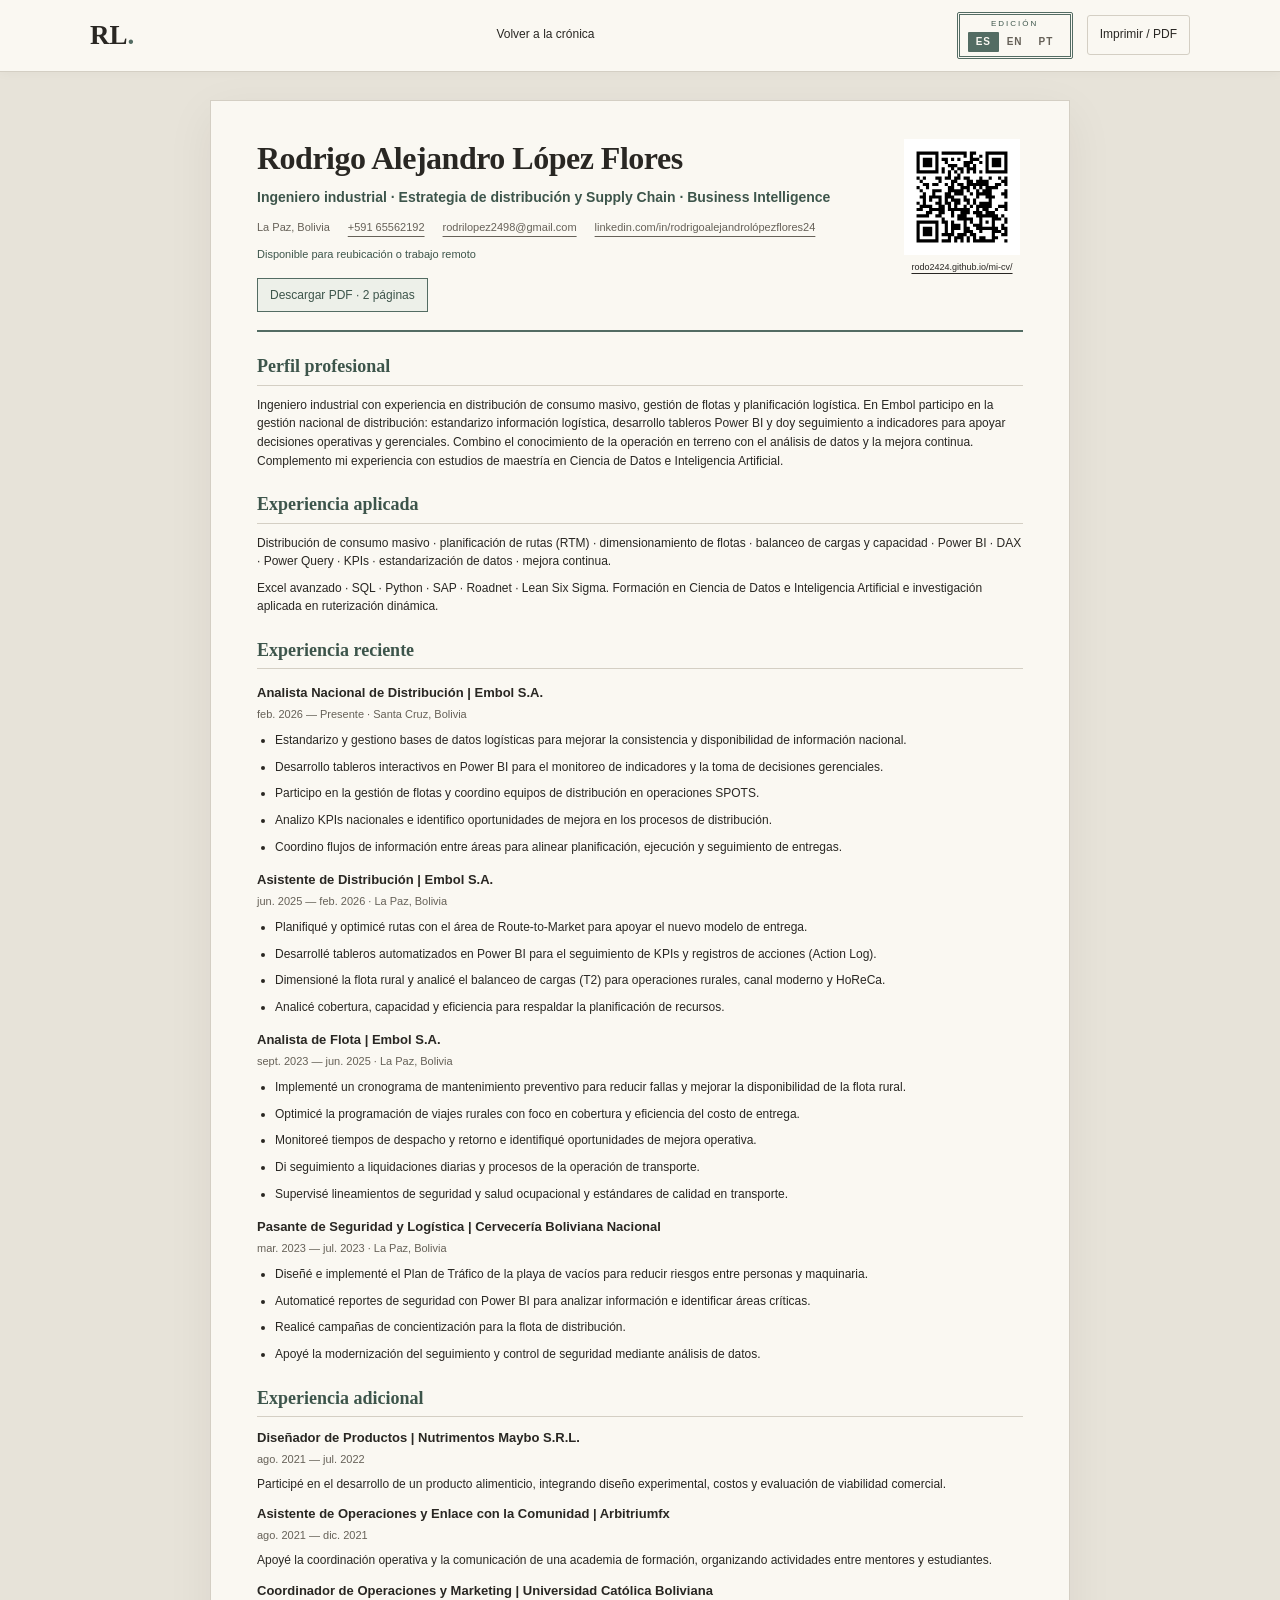
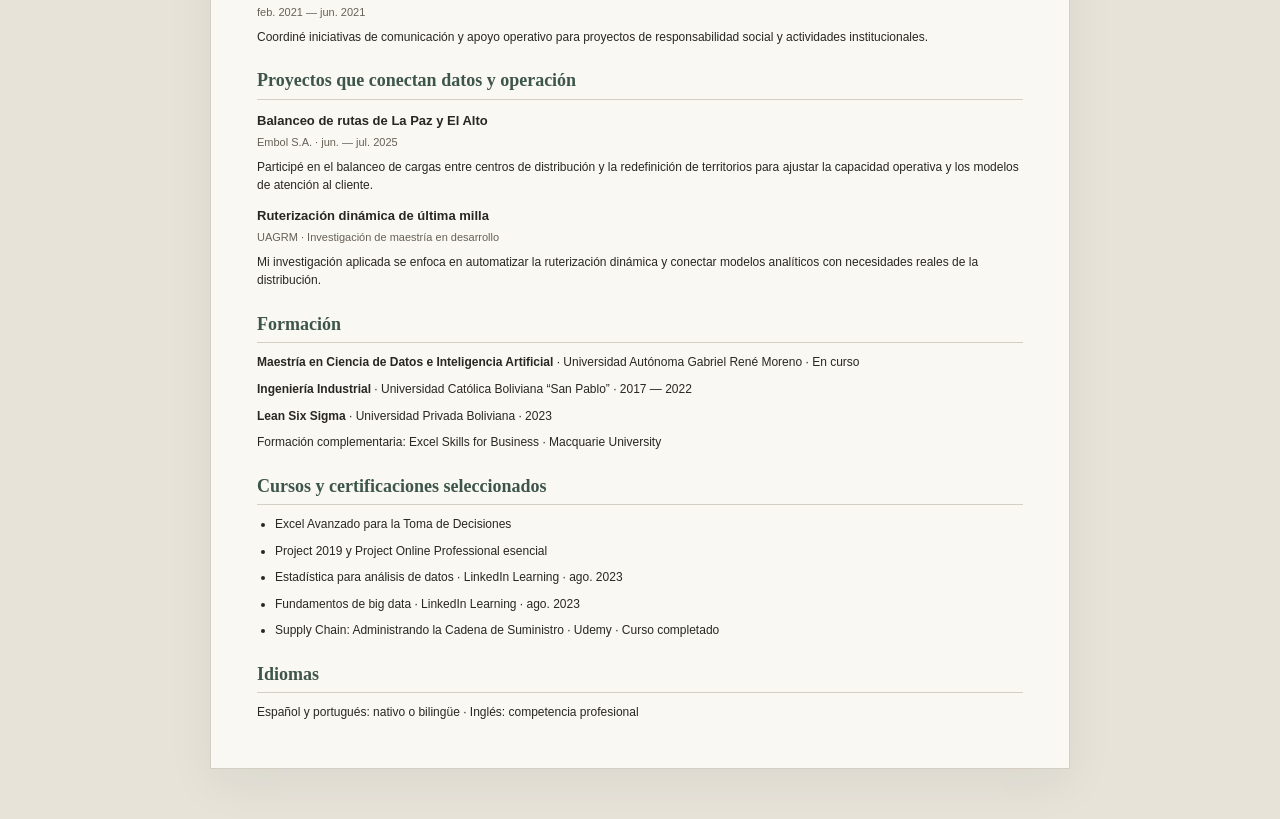
==== commit ae484a1b: "Remove application document links from public CV navigation" ====
--- a/cv.html
+++ b/cv.html
@@ -18,7 +18,7 @@
 <div class="nav-actions"><button id="language" type="button"><span id="language-name" class="seal-caption" aria-hidden="true">Edición</span><span class="edition-track" aria-hidden="true"><span data-language="es" class="is-current">ES</span><span data-language="en">EN</span><span data-language="pt">PT</span></span></button><button id="print" type="button" data-key="print">Imprimir / PDF</button></div>
 </nav>
 <main class="resume-page" id="resume" tabindex="-1">
-<header class="resume-header"><div class="resume-heading"><h1>Rodrigo Alejandro López Flores</h1><p class="resume-profession" data-key="profession"></p><div class="resume-contact"><span data-key="residence">La Paz, Bolivia</span><a href="tel:+59165562192">+591 65562192</a><a href="mailto:rodrilopez2498@gmail.com">rodrilopez2498@gmail.com</a><a href="https://www.linkedin.com/in/rodrigoalejandrol%C3%B3pezflores24" rel="noopener noreferrer">linkedin.com/in/rodrigoalejandrolópezflores24</a></div><p class="resume-availability" data-key="availability"></p><a id="download-pdf" class="resume-download" href="cv-es.pdf" download="Rodrigo-Alejandro-Lopez-Flores-ES.pdf" data-key="downloadPdf">Descargar PDF · 2 páginas</a><a class="resume-download" href="postulacion.html" data-key="applicationKit">Carta y correo de postulación</a></div><a class="qr-panel" href="https://rodo2424.github.io/mi-cv/"><img src="assets/cv-qr.svg" width="116" height="116" alt="QR: https://rodo2424.github.io/mi-cv/"><span class="qr-copy"><strong data-key="qrTitle">Mi CV, también en línea</strong><span data-key="qrHint">Escanea para ver mi trayectoria y proyectos.</span><span class="qr-url">rodo2424.github.io/mi-cv/</span></span></a></header>
+<header class="resume-header"><div class="resume-heading"><h1>Rodrigo Alejandro López Flores</h1><p class="resume-profession" data-key="profession"></p><div class="resume-contact"><span data-key="residence">La Paz, Bolivia</span><a href="tel:+59165562192">+591 65562192</a><a href="mailto:rodrilopez2498@gmail.com">rodrilopez2498@gmail.com</a><a href="https://www.linkedin.com/in/rodrigoalejandrol%C3%B3pezflores24" rel="noopener noreferrer">linkedin.com/in/rodrigoalejandrolópezflores24</a></div><p class="resume-availability" data-key="availability"></p><a id="download-pdf" class="resume-download" href="cv-es.pdf" download="Rodrigo-Alejandro-Lopez-Flores-ES.pdf" data-key="downloadPdf">Descargar PDF · 2 páginas</a></div><a class="qr-panel" href="https://rodo2424.github.io/mi-cv/"><img src="assets/cv-qr.svg" width="116" height="116" alt="QR: https://rodo2424.github.io/mi-cv/"><span class="qr-copy"><strong data-key="qrTitle">Mi CV, también en línea</strong><span data-key="qrHint">Escanea para ver mi trayectoria y proyectos.</span><span class="qr-url">rodo2424.github.io/mi-cv/</span></span></a></header>
 <section class="resume-section"><h2 data-key="summaryTitle"></h2><p data-key="profileSummary"></p></section>
 <section class="resume-section"><h2 data-key="appliedSkills"></h2><p data-key="appliedText"></p><p data-key="technicalText"></p></section>
 <section class="resume-section"><h2 data-key="recentExperience"></h2><div id="resume-roles"></div></section>
